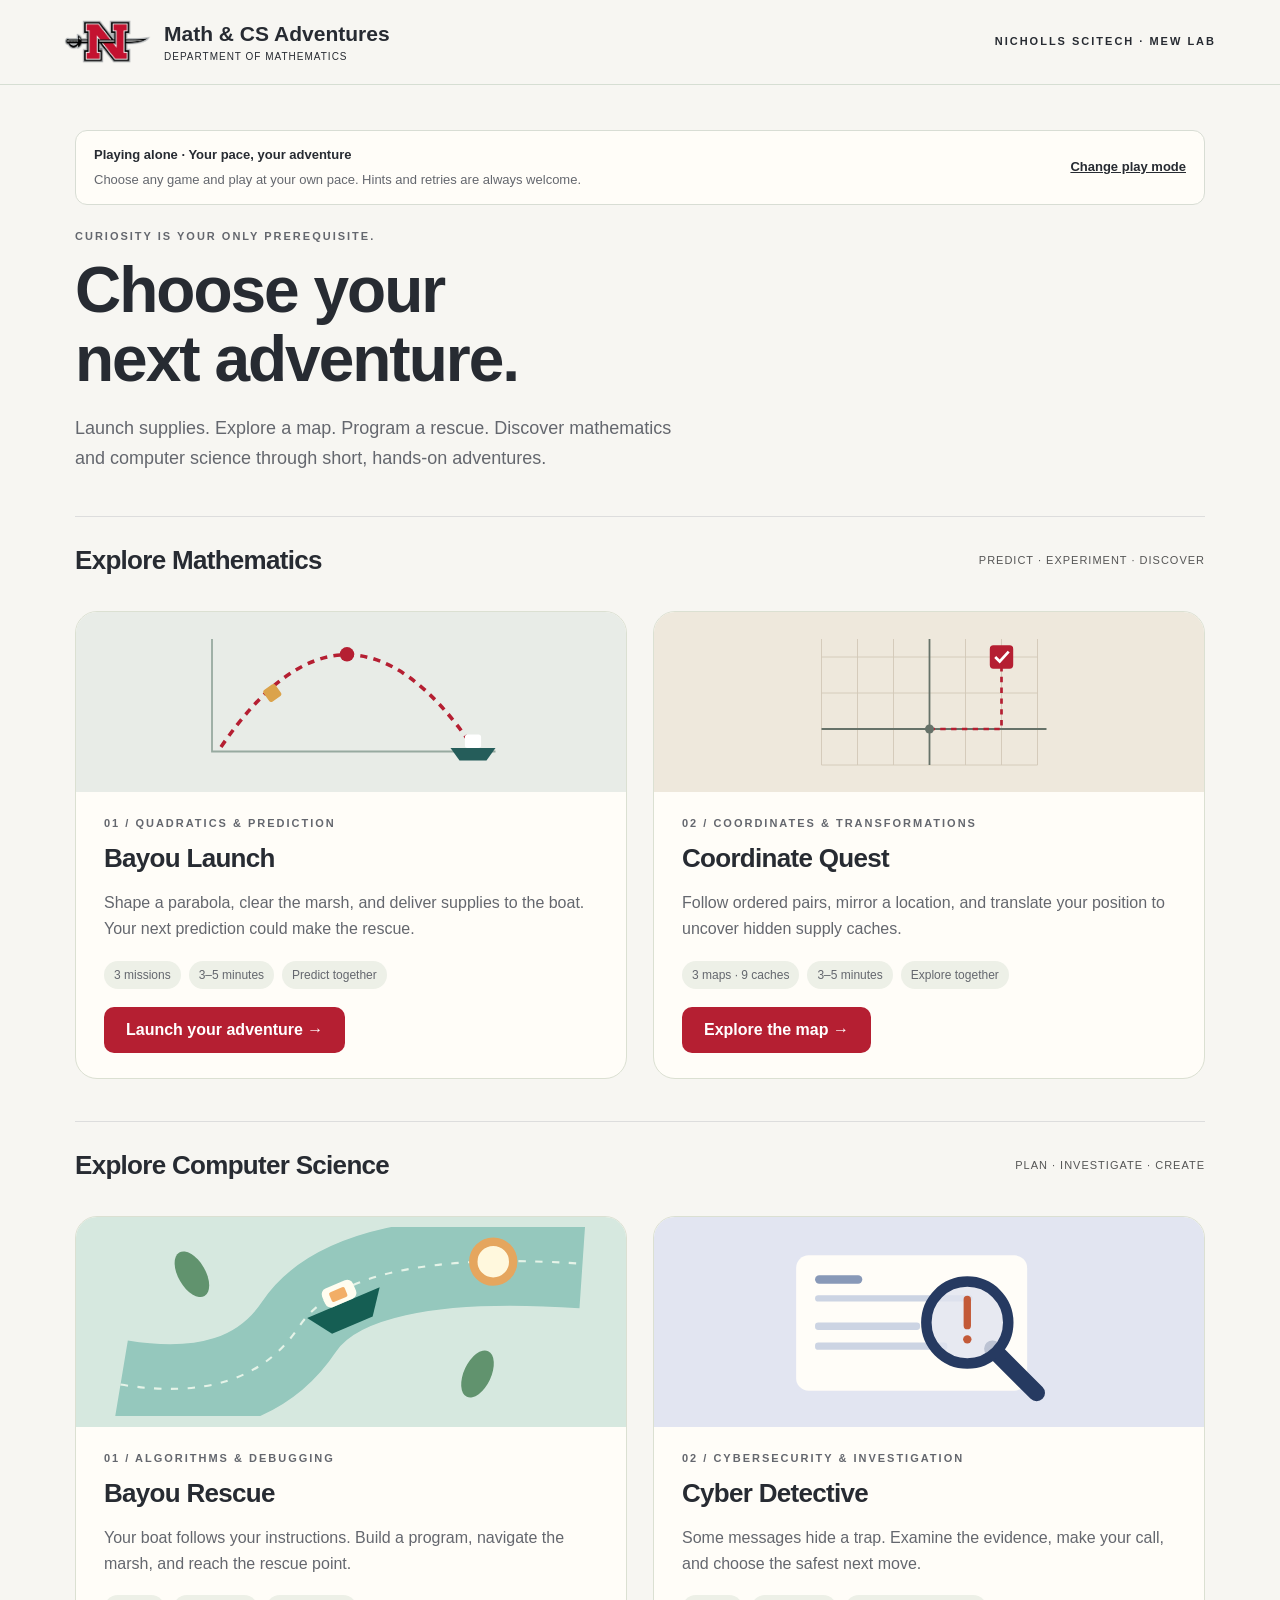
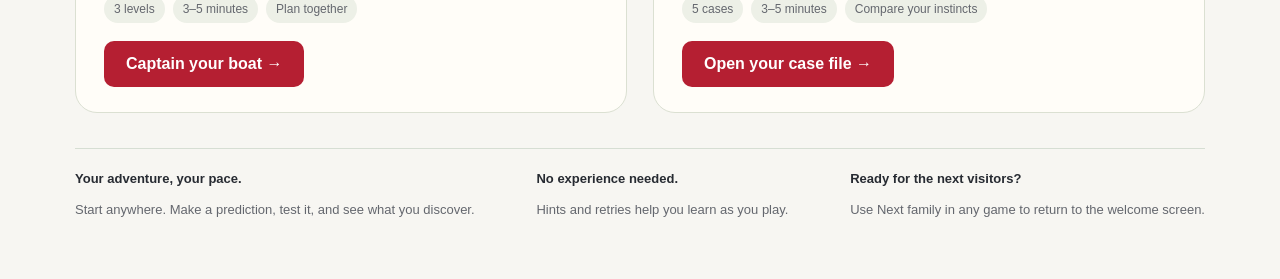
==== games.html @ 6b4a506b "Add four Math and CS games with welcome and solo/pair play" ====
<!doctype html><html lang="en"><head><meta charset="utf-8"><meta name="viewport" content="width=device-width,initial-scale=1"><title>Math &amp; CS Adventures · Nicholls SciTech</title><link rel="stylesheet" href="arcade.css"><link rel="stylesheet" href="math.css"><link rel="stylesheet" href="welcome.css"></head><body><header><a class="brand" href="games.html"><img src="nicholls-logo.webp" alt="Nicholls State University"><span>Math &amp; CS Adventures<small>Department of Mathematics</small></span></a><div class="tag">Nicholls SciTech · MEW Lab</div></header><main><div class="eyebrow">Curiosity is your only prerequisite.</div><h1>Choose your<br>next adventure.</h1><p class="lede">Launch supplies. Explore a map. Program a rescue. Discover mathematics and computer science through short, hands-on adventures.</p><div class="sectionheading"><h2>Explore Mathematics</h2><span class="pill">Predict · experiment · discover</span></div><div class="cards mathcards"><article class="card"><div class="art mathart"><svg viewBox="0 0 400 180" role="img" aria-label="A supply following a parabolic arc toward a boat"><path d="M45 20V145H360" stroke="#97aaa0" fill="none" stroke-width="2"/><path d="M55 140Q195 -65 335 140" stroke="#b51f32" fill="none" stroke-width="4" stroke-dasharray="8 7"/><circle cx="195" cy="37" r="8" fill="#b51f32"/><path d="M310 141h50l-10 14h-30Z" fill="#255d5a"/><rect x="326" y="126" width="18" height="15" rx="3" fill="#fff"/><rect x="104" y="72" width="16" height="16" rx="3" transform="rotate(-35 112 80)" fill="#dba34b"/></svg></div><div class="cardcontent"><div class="eyebrow">01 / Quadratics &amp; prediction</div><h2>Bayou Launch</h2><p>Shape a parabola, clear the marsh, and deliver supplies to the boat. Your next prediction could make the rescue.</p><div class="chips"><span>3 missions</span><span>3–5 minutes</span><span>Predict together</span></div><a class="btn" href="launch.html">Launch your adventure →</a></div></article><article class="card"><div class="art" style="background:#eee8dc"><svg viewBox="0 0 400 180" role="img" aria-label="A coordinate map with a treasure location"><g stroke="#d2c8b7"><path d="M80 20V160M120 20V160M160 20V160M200 20V160M240 20V160M280 20V160M320 20V160M80 40H320M80 80H320M80 120H320M80 160H320" fill="none"/></g><path d="M200 20V160M80 120H330" stroke="#667269" stroke-width="2"/><path d="M200 120H280V40" stroke="#b51f32" stroke-dasharray="6 6" stroke-width="3" fill="none"/><rect x="267" y="27" width="26" height="26" rx="4" fill="#b51f32"/><path d="M273 40l5 5 10-11" stroke="white" stroke-width="3" fill="none"/><circle cx="200" cy="120" r="5" fill="#667269"/></svg></div><div class="cardcontent"><div class="eyebrow">02 / Coordinates &amp; transformations</div><h2>Coordinate Quest</h2><p>Follow ordered pairs, mirror a location, and translate your position to uncover hidden supply caches.</p><div class="chips"><span>3 maps · 9 caches</span><span>3–5 minutes</span><span>Explore together</span></div><a class="btn" href="quest.html">Explore the map →</a></div></article></div><div class="sectionheading"><h2>Explore Computer Science</h2><span class="pill">Plan · investigate · create</span></div><div class="cards"><article class="card"><div class="art bayouart"><svg viewBox="0 0 400 180" role="img" aria-label="A boat navigating a winding bayou"><path d="M-20 150 Q100 170 150 95 T420 35" fill="none" stroke="#95c8bd" stroke-width="85"/><path d="M-20 150 Q100 170 150 95 T420 35" fill="none" stroke="#e5f3e8" stroke-width="2" stroke-dasharray="7 9"/><g transform="translate(190 73) rotate(-23)"><path d="M-35 0H40L23 23H-19Z" fill="#155e53"/><rect x="-14" y="-19" width="32" height="19" rx="6" fill="#fffdf0"/><rect x="-7" y="-14" width="16" height="10" rx="2" fill="#f2ae66"/></g><circle cx="335" cy="33" r="19" fill="#fff8dd" stroke="#e5a65e" stroke-width="8"/><g fill="#61936e"><ellipse cx="48" cy="45" rx="13" ry="24" transform="rotate(-30 48 45)"/><ellipse cx="320" cy="140" rx="13" ry="24" transform="rotate(25 320 140)"/></g></svg></div><div class="cardcontent"><div class="eyebrow">01 / Algorithms & debugging</div><h2>Bayou Rescue</h2><p>Your boat follows your instructions. Build a program, navigate the marsh, and reach the rescue point.</p><div class="chips"><span>3 levels</span><span>3–5 minutes</span><span>Plan together</span></div><a class="btn" href="bayou.html">Captain your boat →</a></div></article><article class="card"><div class="art cyberart"><svg viewBox="0 0 400 180" role="img" aria-label="A magnifying glass investigating a suspicious message"><rect x="73" y="27" width="220" height="129" rx="12" fill="#fffdf8"/><rect x="91" y="46" width="45" height="8" rx="4" fill="#8899b8"/><rect x="91" y="65" width="150" height="6" rx="3" fill="#ccd4e3"/><rect x="91" y="91" width="100" height="7" rx="3" fill="#ccd4e3"/><rect x="91" y="110" width="126" height="7" rx="3" fill="#ccd4e3"/><path d="M260 116L302 158" stroke="#263a61" stroke-width="16" stroke-linecap="round"/><circle cx="236" cy="91" r="39" fill="#e2e5f1" fill-opacity=".8" stroke="#263a61" stroke-width="10"/><path d="M236 69V94" stroke="#c35a38" stroke-width="7" stroke-linecap="round"/><circle cx="236" cy="107" r="4" fill="#c35a38"/></svg></div><div class="cardcontent"><div class="eyebrow">02 / Cybersecurity & investigation</div><h2>Cyber Detective</h2><p>Some messages hide a trap. Examine the evidence, make your call, and choose the safest next move.</p><div class="chips"><span>5 cases</span><span>3–5 minutes</span><span>Compare your instincts</span></div><a class="btn" href="cyber.html">Open your case file →</a></div></article></div><div class="foot"><div><b>Better together.</b><p>One person investigates; the other explains their thinking. Swap roles next round.</p></div><div><b>No experience needed.</b><p>Play at your own pace. Every attempt is a chance to learn.</p></div><div><b>Ready for the next family?</b><p>Each game includes a fresh-start button.</p></div></div></main><script src="play-mode.js"></script></body></html>
---- arcade.css ----
:root{--ink:#173e3a;--cream:#f5f3e9;--green:#155e53;--muted:#5b746d;--orange:#f2ae66}*{box-sizing:border-box}body{margin:0;background:var(--cream);color:var(--ink);font-family:Arial,sans-serif}a{color:inherit}header{min-height:80px;padding:18px 5vw;border-bottom:1px solid #d6ded3;display:flex;gap:20px;align-items:center;justify-content:space-between}.brand{font-size:21px;font-weight:800;text-decoration:none}.brand span{background:var(--green);color:white;padding:8px 11px;border-radius:9px;margin-right:10px}.tag,.eyebrow{font-size:11px;letter-spacing:2px;text-transform:uppercase;font-weight:700}.eyebrow{color:var(--muted)}main{max-width:1200px;margin:auto;padding:45px 35px}h1{font-size:clamp(36px,5vw,64px);letter-spacing:-2px;line-height:1.08;margin:14px 0 20px}h2{font-size:26px;letter-spacing:-.7px}p{color:var(--muted);line-height:1.65}.lede{max-width:620px;font-size:18px}.cards{display:grid;grid-template-columns:1fr 1fr;gap:26px;margin:35px 0}.card{background:#fffdf8;border:1px solid #dbe0d2;border-radius:22px;overflow:hidden}.cardcontent{padding:25px 28px}.card h2{margin:14px 0 8px}.art{height:210px;display:grid;place-items:center;position:relative;overflow:hidden}.art svg{width:90%;height:90%}.bayouart{background:#d6e8df}.cyberart{background:#e2e5f1}.btn,button{font:inherit;cursor:pointer}.btn{display:inline-block;text-decoration:none;background:var(--green);color:white;padding:14px 22px;border:0;border-radius:10px;font-weight:700}.btn:hover{background:#104b43}.secondary{background:transparent;color:var(--ink);border:1px solid #bfcec4;padding:12px 16px;border-radius:10px}.chips{display:flex;flex-wrap:wrap;gap:8px;font-size:12px;color:var(--muted);margin:18px 0}.chips span{padding:7px 10px;background:#edf0e7;border-radius:30px}.foot{border-top:1px solid #d6ded3;padding-top:22px;display:flex;gap:30px;justify-content:space-between;font-size:13px}.layout{display:grid;grid-template-columns:minmax(0,1.4fr) minmax(280px,1fr);gap:24px}.panel{background:#fffdf8;border:1px solid #dbe0d2;border-radius:20px;padding:27px}.casebar{display:flex;justify-content:space-between;align-items:center;gap:15px;margin-bottom:20px}.progress{height:5px;background:#dce4d9;margin:20px 0 30px;border-radius:10px}.progress div{height:100%;background:var(--green);border-radius:10px}.message{border:1px solid #d9dfda;border-radius:12px;overflow:hidden;margin:20px 0;background:white}.messagehead{background:#edf0eb;padding:16px;border-bottom:1px solid #d9dfda;font-size:13px;line-height:1.8;overflow-wrap:anywhere}.messagebody{padding:22px;line-height:1.8;white-space:pre-line}.clues{display:grid;gap:9px;margin:18px 0}.clue{text-align:left;border:1px solid #ccd7ce;background:#f7f8f2;border-radius:10px;padding:13px;color:var(--ink);line-height:1.5}.clue[aria-pressed=true]{background:#d9eade;border:2px solid var(--green);padding:12px}.choices{display:grid;gap:10px}.choices button{width:100%}.feedback{background:#edf2e7;padding:20px;border-radius:12px;margin-top:18px;line-height:1.65}.feedback h3{margin:0 0 8px}.feedback p{margin:5px 0;font-size:14px}.notice{font-size:12px;color:var(--muted)}button:disabled{cursor:default;opacity:.65}:focus-visible{outline:3px solid #c26d20;outline-offset:4px}.result{text-align:center;max-width:760px;margin:0 auto}.score{font-size:76px;font-weight:800;margin:22px 0;color:var(--green)}.review{text-align:left;display:grid;gap:12px;margin:25px 0}.review article{padding:18px;background:#fffdf8;border:1px solid #dbe0d2;border-radius:12px}.review h3{margin:0 0 7px}.review p{margin:0;font-size:14px}.row{display:flex;gap:10px;flex-wrap:wrap}.hidden{display:none}@media(max-width:760px){main{padding:28px 18px}.cards,.layout{grid-template-columns:1fr}.tag{display:none}.foot{flex-direction:column;gap:5px}.panel{padding:20px}header{padding:18px}.art{height:180px}h1{letter-spacing:-1px}.casebar{align-items:flex-start}}
---- math.css ----
:root{--ink:#272b32;--green:#b51f32;--muted:#64676e;--cream:#f7f6f2}body{background:var(--cream)}.brand{display:flex;align-items:center;gap:13px}.brand img{width:87px;height:48px;object-fit:contain}.brand small{display:block;font-size:10px;font-weight:500;letter-spacing:1px;margin-top:5px;text-transform:uppercase}.mathhead{display:flex;align-items:center;justify-content:space-between;gap:20px}.mathhead h1{font-size:48px}.mathlayout{display:grid;grid-template-columns:minmax(0,1.6fr) minmax(290px,1fr);gap:24px}.mapframe{background:#e4eee9;border-radius:18px;padding:15px}.mapframe svg{width:100%;height:auto;display:block;touch-action:manipulation}.mapframe text{font-family:Arial,sans-serif}.range{margin:22px 0}.range label{display:flex;justify-content:space-between;font-size:14px;font-weight:700;margin-bottom:12px}input[type=range]{width:100%;accent-color:#b51f32}input[type=number]{width:90px;padding:12px;border:1px solid #aab9b3;border-radius:8px;font:inherit}.range output{background:#f1e4e4;padding:3px 9px;border-radius:5px}.levelbuttons{display:flex;gap:7px}.levelbuttons button{width:37px;height:37px;border-radius:50%;border:1px solid #bfc5c0;background:white;color:#272b32}.levelbuttons button[aria-pressed=true]{background:#b51f32;color:white;border-color:#b51f32}.status{padding:16px;border-radius:10px;background:#f1f0e9;line-height:1.65;font-size:14px;margin-top:20px;min-height:80px}.status.success{background:#e1efdf}.status p{margin:4px 0}.legend{font-size:12px;display:flex;gap:15px;flex-wrap:wrap;margin:14px 5px;color:#52675f}.legend span{display:flex;align-items:center;gap:6px}.dot{width:10px;height:10px;background:#b51f32;border-radius:50%;display:inline-block}.explain{border-top:1px solid #ddd;padding-top:20px;margin-top:24px;font-size:14px}.explain summary{cursor:pointer;font-weight:700}.explain p{margin-bottom:0}#equation{font-family:monospace;font-size:15px;line-height:1.8;overflow-wrap:anywhere}.questclue{padding:17px;background:#f4eee0;border-radius:10px;margin:15px 0;font-size:18px;line-height:1.5;color:#45412e}.position{font-weight:700;font-size:15px;margin:15px 0}.mathintro{font-size:16px;max-width:650px}.sectionheading{display:flex;align-items:center;justify-content:space-between;border-top:1px solid #ddd;padding-top:28px;margin-top:42px}.sectionheading h2{margin:0}.card .mathart{background:#e8ece7}.pill{font-size:11px;text-transform:uppercase;letter-spacing:1px;color:#555}.mathcards .art{height:180px}a.secondary{text-decoration:none;display:inline-block}.nextlevel{margin-top:12px}.brand span{background:transparent;padding:0;color:inherit;margin:0}header .tag{line-height:1.8;text-align:right}button:disabled{opacity:.55}#mathnext[hidden]{display:none}#questnext[hidden]{display:none}@media(max-width:800px){.mathlayout{grid-template-columns:1fr}.mathhead{align-items:flex-start}.mathhead h1{font-size:36px}.brand{font-size:16px}.brand img{width:65px;height:40px}header{gap:10px}.mathhead{gap:10px}.mathhead .levelbuttons{margin-top:16px}.brand small{font-size:9px}.sectionheading{align-items:flex-start;gap:10px}}
---- welcome.css ----
.welcome-wrap{max-width:1000px;margin:auto;padding:50px 30px}.welcome-hero{text-align:center;padding:26px 0}.welcome-hero h1{font-size:clamp(40px,6vw,70px);margin:20px auto;max-width:800px}.welcome-hero .lede{margin:0 auto 28px}.welcome-hero .eyebrow{color:#b51f32}.welcome-symbols{display:flex;justify-content:center;gap:12px;margin:25px 0}.welcome-symbols span{font-size:24px;background:#ecece6;border:1px solid #dcded4;border-radius:14px;min-width:60px;padding:15px}.welcome-bottom{display:flex;justify-content:center;gap:24px;flex-wrap:wrap;margin-top:35px;color:#64676e;font-size:13px}.steps{display:flex;justify-content:center;gap:25px;margin-bottom:30px;font-size:12px;color:#6c7072}.steps .active{color:#b51f32;font-weight:700}.mode-options{display:grid;grid-template-columns:1fr 1fr;gap:18px;margin:25px 0}.mode-card{text-align:left;background:#fffdf8;color:#272b32;border:2px solid #d9ddd5;border-radius:18px;padding:24px}.mode-card[aria-pressed=true]{border-color:#b51f32;background:#fff6f5;box-shadow:0 0 0 1px #b51f32}.mode-card strong{display:block;font-size:23px;margin:10px 0}.mode-card p{font-size:14px;margin:0}.mode-icon{font-size:27px}.mode-heading{font-size:40px;margin-bottom:12px}.instructions{background:#fffdf8;border:1px solid #d9ddd5;border-radius:18px;padding:26px;margin:20px 0}.instructions h2{margin:0 0 15px}.instructions ol{padding-left:23px;margin:0}.instructions li{padding:6px 0;line-height:1.6;color:#53615d}.welcome-actions{display:flex;align-items:center;justify-content:space-between;gap:15px;margin:25px 0}.backlink{border:0;background:transparent;color:#59645e;text-decoration:underline;padding:10px}.mode-note{background:#f1eee5;border-radius:10px;padding:13px 16px;font-size:13px;line-height:1.6}.mode-banner{border:1px solid #d8ddd4;background:#fffdf8;border-radius:12px;padding:14px 18px;display:flex;justify-content:space-between;align-items:center;gap:20px;margin:0 0 25px;font-size:13px;line-height:1.6}.mode-banner p{margin:3px 0 0;font-size:13px}.mode-banner a{flex-shrink:0;font-weight:700}.mode-card:focus-visible{outline:3px solid #b51f32;outline-offset:4px}[hidden]{display:none!important}@media(max-width:650px){.welcome-wrap{padding:30px 18px}.mode-options{grid-template-columns:1fr}.mode-heading{font-size:32px}.welcome-actions{align-items:stretch;flex-direction:column-reverse}.welcome-actions .btn{text-align:center}.mode-banner{flex-direction:column;align-items:flex-start;gap:8px}.steps{gap:14px;font-size:11px}.welcome-bottom{gap:12px}.welcome-symbols span{font-size:20px;padding:12px;min-width:48px}}
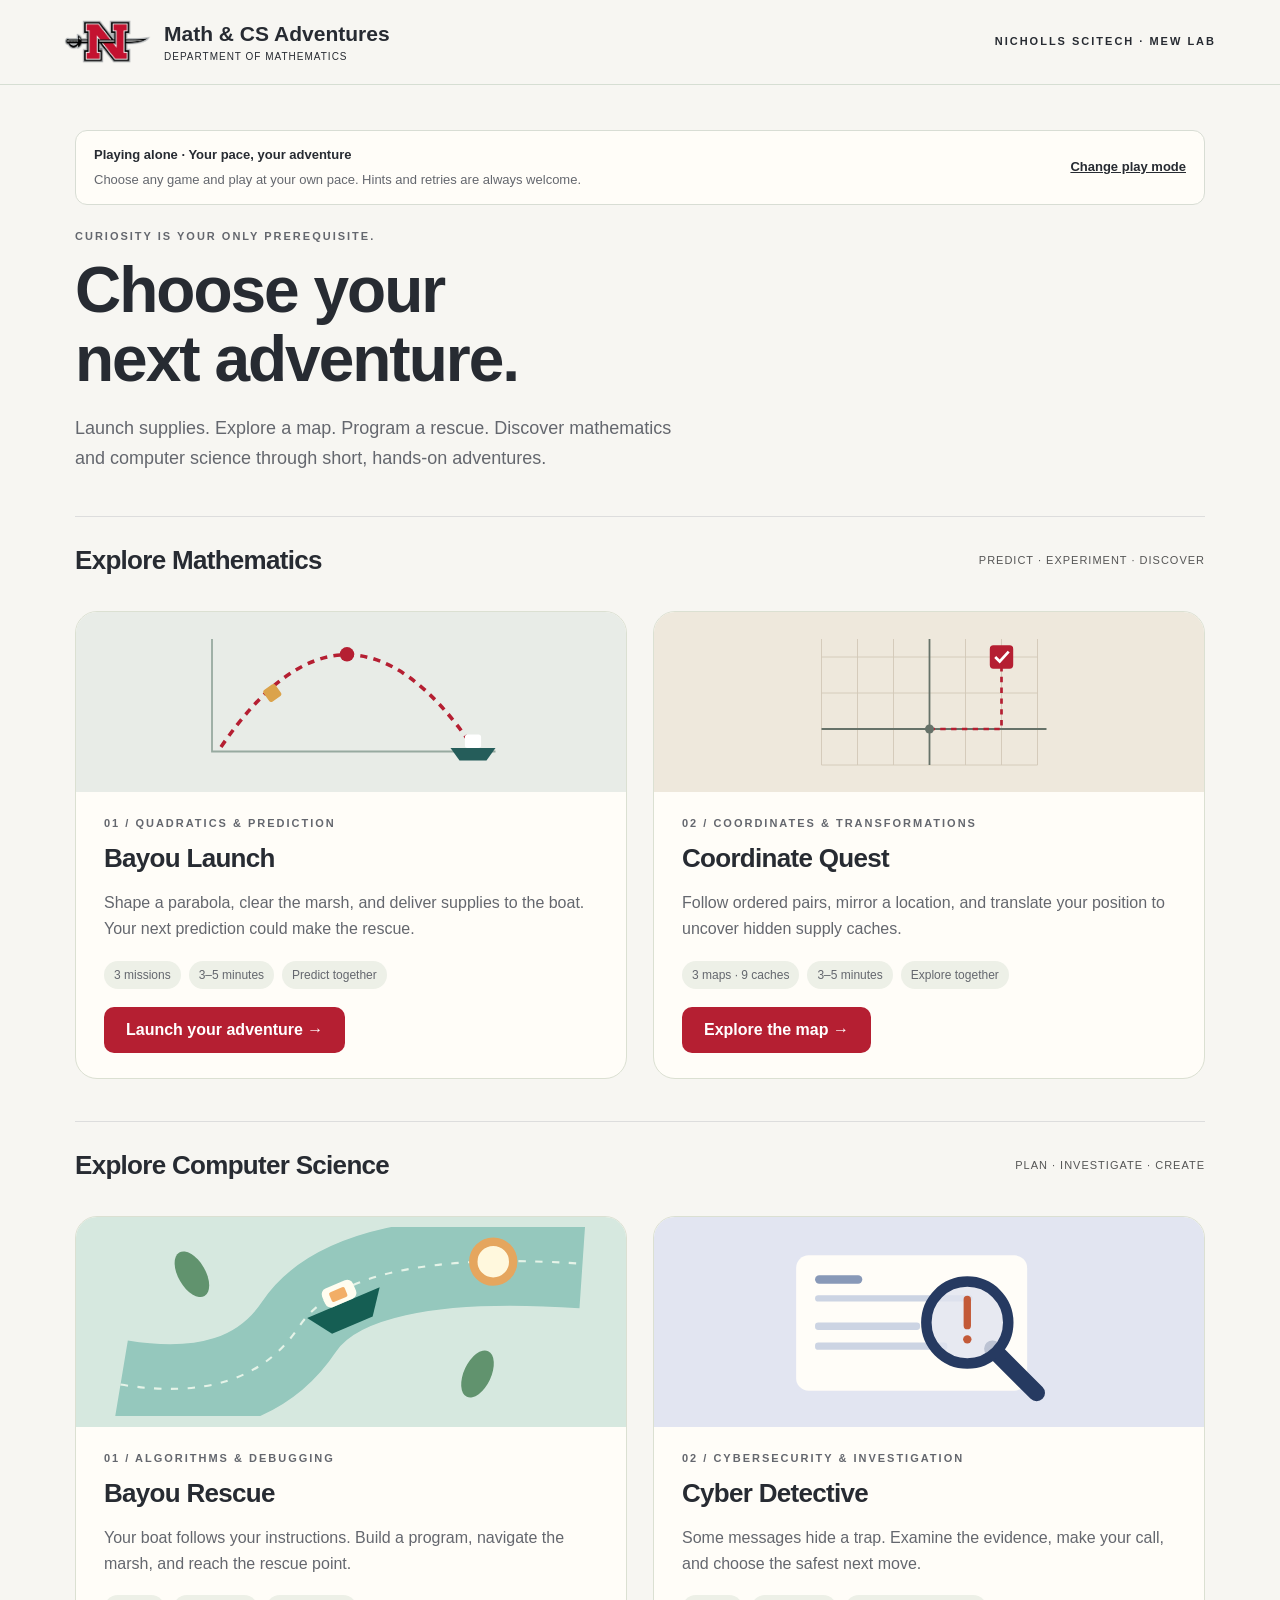
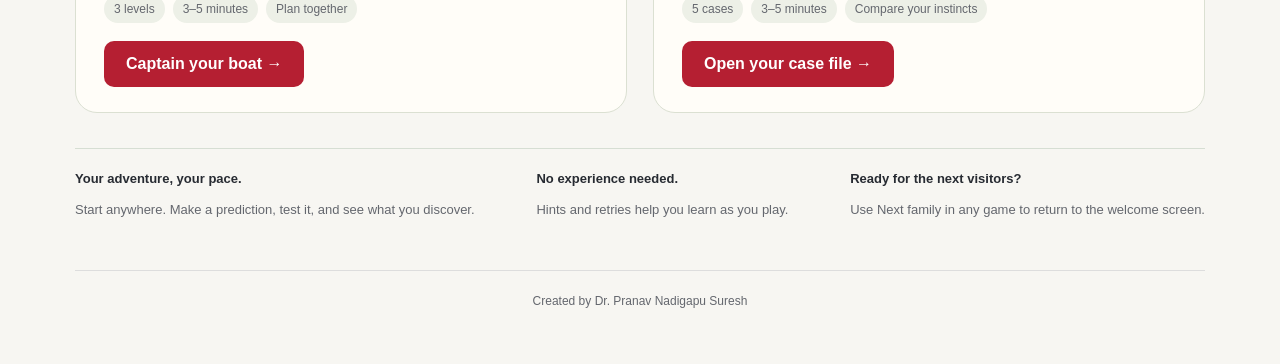
==== commit 9146aaf8: "Add creator credit to game-selection page" ====
--- a/games.html
+++ b/games.html
@@ -1 +1 @@
-<!doctype html><html lang="en"><head><meta charset="utf-8"><meta name="viewport" content="width=device-width,initial-scale=1"><title>Math &amp; CS Adventures · Nicholls SciTech</title><link rel="stylesheet" href="arcade.css"><link rel="stylesheet" href="math.css"><link rel="stylesheet" href="welcome.css"></head><body><header><a class="brand" href="games.html"><img src="nicholls-logo.webp" alt="Nicholls State University"><span>Math &amp; CS Adventures<small>Department of Mathematics</small></span></a><div class="tag">Nicholls SciTech · MEW Lab</div></header><main><div class="eyebrow">Curiosity is your only prerequisite.</div><h1>Choose your<br>next adventure.</h1><p class="lede">Launch supplies. Explore a map. Program a rescue. Discover mathematics and computer science through short, hands-on adventures.</p><div class="sectionheading"><h2>Explore Mathematics</h2><span class="pill">Predict · experiment · discover</span></div><div class="cards mathcards"><article class="card"><div class="art mathart"><svg viewBox="0 0 400 180" role="img" aria-label="A supply following a parabolic arc toward a boat"><path d="M45 20V145H360" stroke="#97aaa0" fill="none" stroke-width="2"/><path d="M55 140Q195 -65 335 140" stroke="#b51f32" fill="none" stroke-width="4" stroke-dasharray="8 7"/><circle cx="195" cy="37" r="8" fill="#b51f32"/><path d="M310 141h50l-10 14h-30Z" fill="#255d5a"/><rect x="326" y="126" width="18" height="15" rx="3" fill="#fff"/><rect x="104" y="72" width="16" height="16" rx="3" transform="rotate(-35 112 80)" fill="#dba34b"/></svg></div><div class="cardcontent"><div class="eyebrow">01 / Quadratics &amp; prediction</div><h2>Bayou Launch</h2><p>Shape a parabola, clear the marsh, and deliver supplies to the boat. Your next prediction could make the rescue.</p><div class="chips"><span>3 missions</span><span>3–5 minutes</span><span>Predict together</span></div><a class="btn" href="launch.html">Launch your adventure →</a></div></article><article class="card"><div class="art" style="background:#eee8dc"><svg viewBox="0 0 400 180" role="img" aria-label="A coordinate map with a treasure location"><g stroke="#d2c8b7"><path d="M80 20V160M120 20V160M160 20V160M200 20V160M240 20V160M280 20V160M320 20V160M80 40H320M80 80H320M80 120H320M80 160H320" fill="none"/></g><path d="M200 20V160M80 120H330" stroke="#667269" stroke-width="2"/><path d="M200 120H280V40" stroke="#b51f32" stroke-dasharray="6 6" stroke-width="3" fill="none"/><rect x="267" y="27" width="26" height="26" rx="4" fill="#b51f32"/><path d="M273 40l5 5 10-11" stroke="white" stroke-width="3" fill="none"/><circle cx="200" cy="120" r="5" fill="#667269"/></svg></div><div class="cardcontent"><div class="eyebrow">02 / Coordinates &amp; transformations</div><h2>Coordinate Quest</h2><p>Follow ordered pairs, mirror a location, and translate your position to uncover hidden supply caches.</p><div class="chips"><span>3 maps · 9 caches</span><span>3–5 minutes</span><span>Explore together</span></div><a class="btn" href="quest.html">Explore the map →</a></div></article></div><div class="sectionheading"><h2>Explore Computer Science</h2><span class="pill">Plan · investigate · create</span></div><div class="cards"><article class="card"><div class="art bayouart"><svg viewBox="0 0 400 180" role="img" aria-label="A boat navigating a winding bayou"><path d="M-20 150 Q100 170 150 95 T420 35" fill="none" stroke="#95c8bd" stroke-width="85"/><path d="M-20 150 Q100 170 150 95 T420 35" fill="none" stroke="#e5f3e8" stroke-width="2" stroke-dasharray="7 9"/><g transform="translate(190 73) rotate(-23)"><path d="M-35 0H40L23 23H-19Z" fill="#155e53"/><rect x="-14" y="-19" width="32" height="19" rx="6" fill="#fffdf0"/><rect x="-7" y="-14" width="16" height="10" rx="2" fill="#f2ae66"/></g><circle cx="335" cy="33" r="19" fill="#fff8dd" stroke="#e5a65e" stroke-width="8"/><g fill="#61936e"><ellipse cx="48" cy="45" rx="13" ry="24" transform="rotate(-30 48 45)"/><ellipse cx="320" cy="140" rx="13" ry="24" transform="rotate(25 320 140)"/></g></svg></div><div class="cardcontent"><div class="eyebrow">01 / Algorithms & debugging</div><h2>Bayou Rescue</h2><p>Your boat follows your instructions. Build a program, navigate the marsh, and reach the rescue point.</p><div class="chips"><span>3 levels</span><span>3–5 minutes</span><span>Plan together</span></div><a class="btn" href="bayou.html">Captain your boat →</a></div></article><article class="card"><div class="art cyberart"><svg viewBox="0 0 400 180" role="img" aria-label="A magnifying glass investigating a suspicious message"><rect x="73" y="27" width="220" height="129" rx="12" fill="#fffdf8"/><rect x="91" y="46" width="45" height="8" rx="4" fill="#8899b8"/><rect x="91" y="65" width="150" height="6" rx="3" fill="#ccd4e3"/><rect x="91" y="91" width="100" height="7" rx="3" fill="#ccd4e3"/><rect x="91" y="110" width="126" height="7" rx="3" fill="#ccd4e3"/><path d="M260 116L302 158" stroke="#263a61" stroke-width="16" stroke-linecap="round"/><circle cx="236" cy="91" r="39" fill="#e2e5f1" fill-opacity=".8" stroke="#263a61" stroke-width="10"/><path d="M236 69V94" stroke="#c35a38" stroke-width="7" stroke-linecap="round"/><circle cx="236" cy="107" r="4" fill="#c35a38"/></svg></div><div class="cardcontent"><div class="eyebrow">02 / Cybersecurity & investigation</div><h2>Cyber Detective</h2><p>Some messages hide a trap. Examine the evidence, make your call, and choose the safest next move.</p><div class="chips"><span>5 cases</span><span>3–5 minutes</span><span>Compare your instincts</span></div><a class="btn" href="cyber.html">Open your case file →</a></div></article></div><div class="foot"><div><b>Better together.</b><p>One person investigates; the other explains their thinking. Swap roles next round.</p></div><div><b>No experience needed.</b><p>Play at your own pace. Every attempt is a chance to learn.</p></div><div><b>Ready for the next family?</b><p>Each game includes a fresh-start button.</p></div></div></main><script src="play-mode.js"></script></body></html>
+<!doctype html><html lang="en"><head><meta charset="utf-8"><meta name="viewport" content="width=device-width,initial-scale=1"><title>Math &amp; CS Adventures · Nicholls SciTech</title><link rel="stylesheet" href="arcade.css"><link rel="stylesheet" href="math.css"><link rel="stylesheet" href="welcome.css"></head><body><header><a class="brand" href="games.html"><img src="nicholls-logo.webp" alt="Nicholls State University"><span>Math &amp; CS Adventures<small>Department of Mathematics</small></span></a><div class="tag">Nicholls SciTech · MEW Lab</div></header><main><div class="eyebrow">Curiosity is your only prerequisite.</div><h1>Choose your<br>next adventure.</h1><p class="lede">Launch supplies. Explore a map. Program a rescue. Discover mathematics and computer science through short, hands-on adventures.</p><div class="sectionheading"><h2>Explore Mathematics</h2><span class="pill">Predict · experiment · discover</span></div><div class="cards mathcards"><article class="card"><div class="art mathart"><svg viewBox="0 0 400 180" role="img" aria-label="A supply following a parabolic arc toward a boat"><path d="M45 20V145H360" stroke="#97aaa0" fill="none" stroke-width="2"/><path d="M55 140Q195 -65 335 140" stroke="#b51f32" fill="none" stroke-width="4" stroke-dasharray="8 7"/><circle cx="195" cy="37" r="8" fill="#b51f32"/><path d="M310 141h50l-10 14h-30Z" fill="#255d5a"/><rect x="326" y="126" width="18" height="15" rx="3" fill="#fff"/><rect x="104" y="72" width="16" height="16" rx="3" transform="rotate(-35 112 80)" fill="#dba34b"/></svg></div><div class="cardcontent"><div class="eyebrow">01 / Quadratics &amp; prediction</div><h2>Bayou Launch</h2><p>Shape a parabola, clear the marsh, and deliver supplies to the boat. Your next prediction could make the rescue.</p><div class="chips"><span>3 missions</span><span>3–5 minutes</span><span>Predict together</span></div><a class="btn" href="launch.html">Launch your adventure →</a></div></article><article class="card"><div class="art" style="background:#eee8dc"><svg viewBox="0 0 400 180" role="img" aria-label="A coordinate map with a treasure location"><g stroke="#d2c8b7"><path d="M80 20V160M120 20V160M160 20V160M200 20V160M240 20V160M280 20V160M320 20V160M80 40H320M80 80H320M80 120H320M80 160H320" fill="none"/></g><path d="M200 20V160M80 120H330" stroke="#667269" stroke-width="2"/><path d="M200 120H280V40" stroke="#b51f32" stroke-dasharray="6 6" stroke-width="3" fill="none"/><rect x="267" y="27" width="26" height="26" rx="4" fill="#b51f32"/><path d="M273 40l5 5 10-11" stroke="white" stroke-width="3" fill="none"/><circle cx="200" cy="120" r="5" fill="#667269"/></svg></div><div class="cardcontent"><div class="eyebrow">02 / Coordinates &amp; transformations</div><h2>Coordinate Quest</h2><p>Follow ordered pairs, mirror a location, and translate your position to uncover hidden supply caches.</p><div class="chips"><span>3 maps · 9 caches</span><span>3–5 minutes</span><span>Explore together</span></div><a class="btn" href="quest.html">Explore the map →</a></div></article></div><div class="sectionheading"><h2>Explore Computer Science</h2><span class="pill">Plan · investigate · create</span></div><div class="cards"><article class="card"><div class="art bayouart"><svg viewBox="0 0 400 180" role="img" aria-label="A boat navigating a winding bayou"><path d="M-20 150 Q100 170 150 95 T420 35" fill="none" stroke="#95c8bd" stroke-width="85"/><path d="M-20 150 Q100 170 150 95 T420 35" fill="none" stroke="#e5f3e8" stroke-width="2" stroke-dasharray="7 9"/><g transform="translate(190 73) rotate(-23)"><path d="M-35 0H40L23 23H-19Z" fill="#155e53"/><rect x="-14" y="-19" width="32" height="19" rx="6" fill="#fffdf0"/><rect x="-7" y="-14" width="16" height="10" rx="2" fill="#f2ae66"/></g><circle cx="335" cy="33" r="19" fill="#fff8dd" stroke="#e5a65e" stroke-width="8"/><g fill="#61936e"><ellipse cx="48" cy="45" rx="13" ry="24" transform="rotate(-30 48 45)"/><ellipse cx="320" cy="140" rx="13" ry="24" transform="rotate(25 320 140)"/></g></svg></div><div class="cardcontent"><div class="eyebrow">01 / Algorithms & debugging</div><h2>Bayou Rescue</h2><p>Your boat follows your instructions. Build a program, navigate the marsh, and reach the rescue point.</p><div class="chips"><span>3 levels</span><span>3–5 minutes</span><span>Plan together</span></div><a class="btn" href="bayou.html">Captain your boat →</a></div></article><article class="card"><div class="art cyberart"><svg viewBox="0 0 400 180" role="img" aria-label="A magnifying glass investigating a suspicious message"><rect x="73" y="27" width="220" height="129" rx="12" fill="#fffdf8"/><rect x="91" y="46" width="45" height="8" rx="4" fill="#8899b8"/><rect x="91" y="65" width="150" height="6" rx="3" fill="#ccd4e3"/><rect x="91" y="91" width="100" height="7" rx="3" fill="#ccd4e3"/><rect x="91" y="110" width="126" height="7" rx="3" fill="#ccd4e3"/><path d="M260 116L302 158" stroke="#263a61" stroke-width="16" stroke-linecap="round"/><circle cx="236" cy="91" r="39" fill="#e2e5f1" fill-opacity=".8" stroke="#263a61" stroke-width="10"/><path d="M236 69V94" stroke="#c35a38" stroke-width="7" stroke-linecap="round"/><circle cx="236" cy="107" r="4" fill="#c35a38"/></svg></div><div class="cardcontent"><div class="eyebrow">02 / Cybersecurity & investigation</div><h2>Cyber Detective</h2><p>Some messages hide a trap. Examine the evidence, make your call, and choose the safest next move.</p><div class="chips"><span>5 cases</span><span>3–5 minutes</span><span>Compare your instincts</span></div><a class="btn" href="cyber.html">Open your case file →</a></div></article></div><div class="foot"><div><b>Better together.</b><p>One person investigates; the other explains their thinking. Swap roles next round.</p></div><div><b>No experience needed.</b><p>Play at your own pace. Every attempt is a chance to learn.</p></div><div><b>Ready for the next family?</b><p>Each game includes a fresh-start button.</p></div></div><footer style="margin:36px auto 0;padding:20px 12px 8px;border-top:1px solid #ddd;text-align:center;color:#64676e;font-size:12px;line-height:1.7">Created by Dr. Pranav Nadigapu Suresh</footer></main><script src="play-mode.js"></script></body></html>
